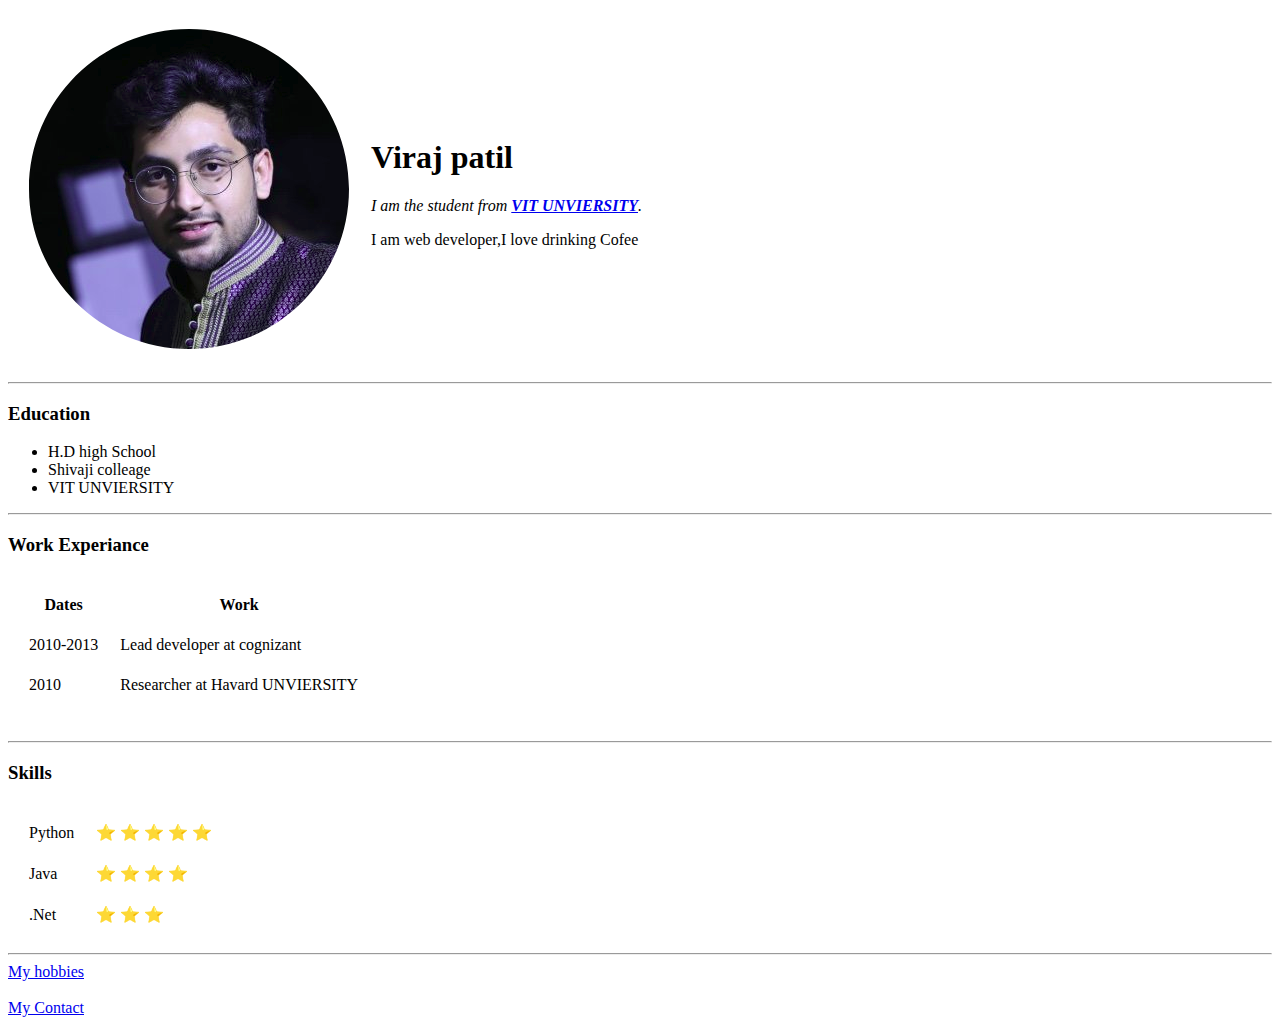
==== index.html @ 1d4241dc "added intial cv website files" ====
<!DOCTYPE html>
<html lang="en" dir="ltr">

<head>
  <meta charset="utf-8">
  <title>Viraj website</title>
</head>

<body>
  <table cellspacing="20">
    <tr>
      <td><img src="images/viraj.png" alt="viraj profile pic"/>  </td>
      <td> <h1>Viraj patil</h1>
      <p> <em>I am the student from <strong><a href="https://vit.ac.in/"> VIT UNVIERSITY</a></strong>.</em></p>
      <p> I am web developer,I love drinking Cofee</p> </td>
    </tr>
  </table>

  <hr>
  <h3>Education</h3>
  <ul>
    <li>H.D high School</li>

    <li>Shivaji colleage</li>
    <li>
      VIT UNVIERSITY
    </li>
  </ul>
  <hr>
  <h3>Work Experiance</h3>
  <table cellspacing="20">
  <thead>
    <tr>
      <th>Dates</th>
      <th>Work</th>
    </tr>
  </thead>
  <tbody>
    <tr>
      <td>2010-2013</td>
      <td>Lead developer at cognizant</td>
    </tr>
    <tr>
      <td>2010</td>
      <td>Researcher at Havard UNVIERSITY</td>
    </tr>
  </tbody>
  </table>
<br />
<hr>
<h3>Skills</h3>
<table cellspacing="20">
  <tr>
    <td>Python </td>
    <td>⭐ ⭐ ⭐ ⭐ ⭐</td>
  </tr>
  <tr>
    <td>Java </td>
    <td>⭐ ⭐ ⭐ ⭐</td>
  </tr>
  <tr>
    <td>.Net </td>
    <td>⭐ ⭐ ⭐</td>
  </tr>
</table>
<hr>
<a href="hobbies.html"> My hobbies </a> <br /><br />
<a href="contact.html"> My Contact </a>



</body>
</html>
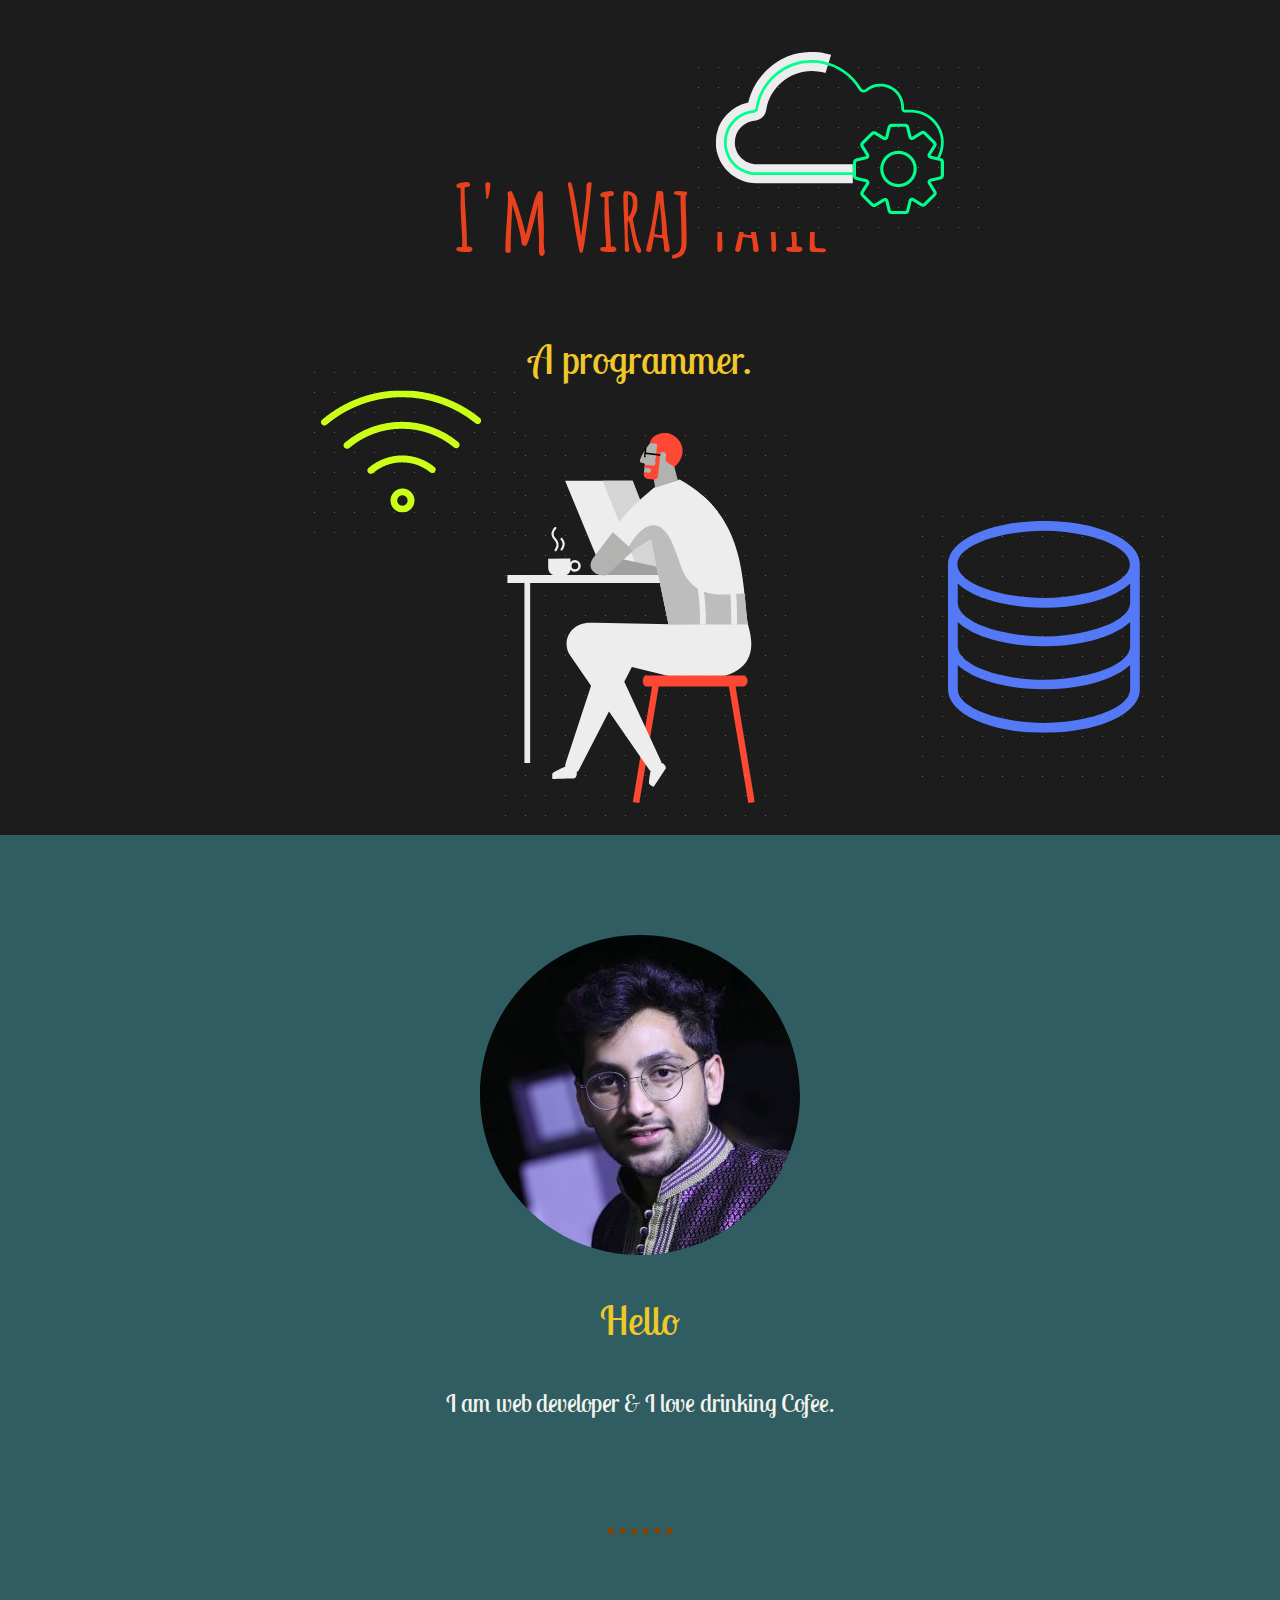
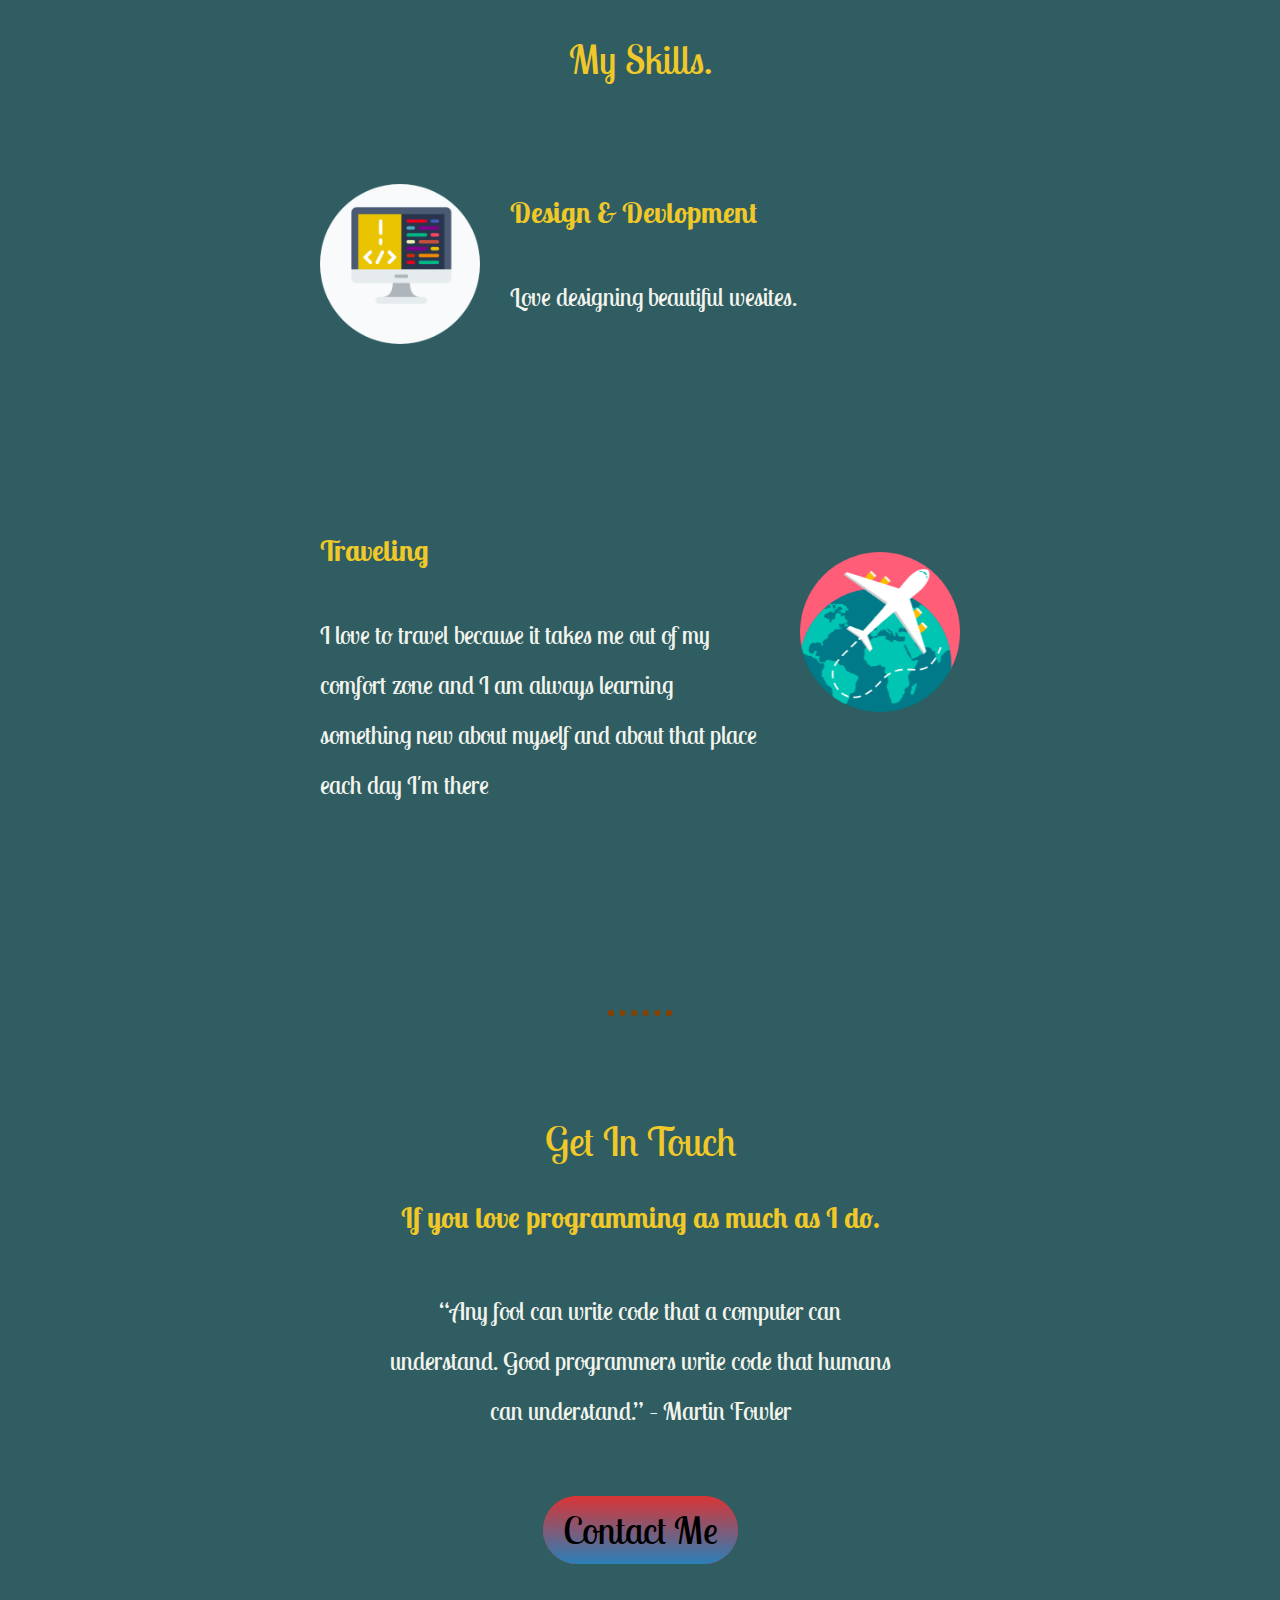
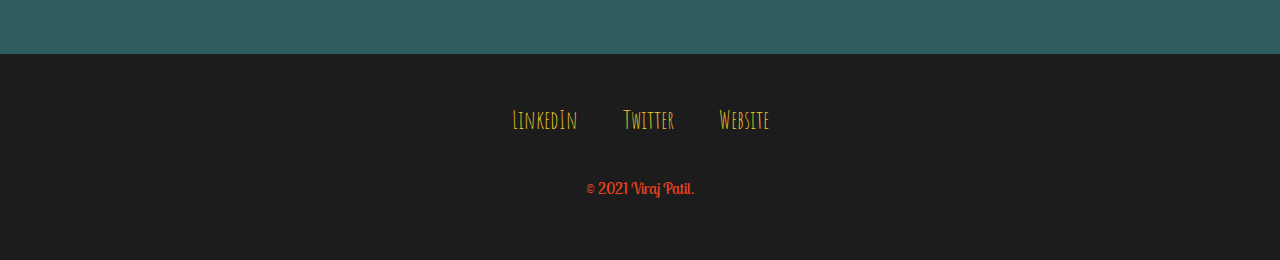
==== commit d79f21bb: "Add files via upload" ====
--- a/index.html
+++ b/index.html
@@ -1,73 +1,59 @@
 <!DOCTYPE html>
 <html lang="en" dir="ltr">
+  <head>
+    <meta charset="utf-8">
+    <title>Viraj Patil</title>
+    <link rel="stylesheet" href="css/styles.css">
+    <link rel="icon" href="viraj.png">
+    <link href="https://fonts.googleapis.com/css2?family=Lobster+Two:ital@1&display=swap" rel="stylesheet">
+    <link href="https://fonts.googleapis.com/css2?family=Amatic+SC:wght@700&display=swap" rel="stylesheet">
+  </head>
+  <body>
+    <div class="top-container">
+      <img class="top-cloud" src="images/cloud.png" alt="cloud-img">
+      <h1>I'm Viraj Patil</h1>
+      <h2>A programmer.</h2>
+      <img class="bottom-wifi" src="images/wifi.png" alt="wifi-img">
+      <img src="images/programmer.png" alt="programmer-img">
+      <img class="database" src="images/database.png" alt="database-img">
+    </div>
 
-<head>
-  <meta charset="utf-8">
-  <title>Viraj website</title>
-</head>
-
-<body>
-  <table cellspacing="20">
-    <tr>
-      <td><img src="images/viraj.png" alt="viraj profile pic"/>  </td>
-      <td> <h1>Viraj patil</h1>
-      <p> <em>I am the student from <strong><a href="https://vit.ac.in/"> VIT UNVIERSITY</a></strong>.</em></p>
-      <p> I am web developer,I love drinking Cofee</p> </td>
-    </tr>
-  </table>
-
-  <hr>
-  <h3>Education</h3>
-  <ul>
-    <li>H.D high School</li>
-
-    <li>Shivaji colleage</li>
-    <li>
-      VIT UNVIERSITY
-    </li>
-  </ul>
-  <hr>
-  <h3>Work Experiance</h3>
-  <table cellspacing="20">
-  <thead>
-    <tr>
-      <th>Dates</th>
-      <th>Work</th>
-    </tr>
-  </thead>
-  <tbody>
-    <tr>
-      <td>2010-2013</td>
-      <td>Lead developer at cognizant</td>
-    </tr>
-    <tr>
-      <td>2010</td>
-      <td>Researcher at Havard UNVIERSITY</td>
-    </tr>
-  </tbody>
-  </table>
-<br />
-<hr>
-<h3>Skills</h3>
-<table cellspacing="20">
-  <tr>
-    <td>Python </td>
-    <td>⭐ ⭐ ⭐ ⭐ ⭐</td>
-  </tr>
-  <tr>
-    <td>Java </td>
-    <td>⭐ ⭐ ⭐ ⭐</td>
-  </tr>
-  <tr>
-    <td>.Net </td>
-    <td>⭐ ⭐ ⭐</td>
-  </tr>
-</table>
-<hr>
-<a href="hobbies.html"> My hobbies </a> <br /><br />
-<a href="contact.html"> My Contact </a>
+    <div class="middle-container">
+      <div class="profile">
+        <img src="images/viraj.png" alt="viraj-img">
+        <h2>Hello </h2>
+        <p> I am web developer & I love drinking Cofee.</p>
+      </div>
+      <hr>
+      <div class="skills">
+        <h2>My Skills.</h2>
+        <div class="skill-row">
+          <img class="desktop" src="images/desktop.png" alt="desktop-img">
+          <h3>Design & Devlopment</h3>
+          <p>Love designing beautiful wesites.</p>
+        </div>
+        <div class="skill-row">
+          <img class="Travel" src="images/travel.png" alt="travel-img">
+          <h3>Traveling</h3>
+          <p>I love to travel because it takes me out of my comfort zone and I am always learning something new about myself and about that place each day I'm there</p>
+        </div>
+      </div>
+      <hr>
+      <div class="contact-me">
+        <h2>Get In Touch</h2>
+        <h3>If you love programming as much as I do.</h3>
+        <p class="message">“Any fool can write code that a computer can understand. Good programmers write code that humans can understand.” – Martin Fowler</p>
+        <a class="btn" href="mailto:virajspatil1998@email.com">Contact Me</a>
+      </div>
+    </div>
 
 
+    <div class="bottom-container">
+      <a class="footer-link" href="https://www.linkedin.com/">LinkedIn</a>
+      <a class="footer-link" href="https://twitter.com/">Twitter</a>
+      <a class="footer-link" href="https://www.appbrewery.co/">Website</a>
+      <p class="copyright">© 2021 Viraj Patil.</p>
+    </div>
 
-</body>
+  </body>
 </html>
--- a/css/styles.css
+++ b/css/styles.css
@@ -0,0 +1,145 @@
+body {
+  margin: 0;
+    background-color: #2f5d62;
+  text-align: center;
+  font-family: 'Lobster Two', cursive;
+  color: #f3f4ed;
+  font-size: 25px;
+
+}
+
+h1 {
+  color: #E7411E;
+  font-size: 5.625rem;
+  font-family: 'Amatic SC', cursive;
+  margin-top: 50px auto 0 auto;
+}
+
+h2 {
+color: #f0c929;
+  font-size: 2.5rem;
+  font-weight: normal;
+  font-family: 'Lobster Two', cursive;
+}
+
+h3 {
+  color: #f0c929;
+  font-family: 'Lobster Two', cursive;
+}
+p {
+  line-height: 2;
+}
+
+hr {
+
+  border: dotted #864000 6px;
+  border-bottom: none;
+  width: 4%;
+  margin: 100px auto;
+}
+
+.top-container {
+  background-color: #1C1C1C;
+  position: relative;
+  padding-top: 100px;
+}
+.middle-container {
+  background-color: #2f5d62;
+margin: 100px 0;
+}
+
+.bottom-container {
+background-color: #1C1C1C;
+padding: 50px 0 20px;
+}
+.skills {
+  margin-bottom: 100px;
+}
+
+.skill-row {
+  width: 50%;
+  margin: 100px auto 200px auto;
+  text-align: left;
+  line-height: 2;
+}
+
+.desktop {
+  width: 25%;
+  float: left;
+  margin-right: 30px;
+}
+
+.Travel{
+  width: 25%;
+  float: right;
+  margin-left: 40px;
+  margin-top: 30px;
+
+}
+
+.top-cloud {
+  position: absolute;
+  right: 300px;
+  top: 50px;
+}
+.bottom-wifi {
+  position: absolute;
+  left: 300px;
+  bottom: 300px;
+}
+
+.database {
+  position: absolute;
+  right: 100px;
+  bottom: 50px;
+}
+
+.message {
+  width: 40%;
+  margin: 50px auto 70px;
+}
+
+a {
+  color: #f0c929;
+  font-family: 'Amatic SC', cursive;
+  margin: 10px 20px;
+  text-decoration: none;
+}
+
+a:hover {
+  color:  #d93434;
+}
+
+.copyright {
+  color: #E7411E;
+  font-size: 1rem;
+  padding: 20px 0;
+}
+
+.btn {
+  background: #d93434;
+  background-image: -webkit-linear-gradient(top, #d93434, #2980b9);
+  background-image: -moz-linear-gradient(top, #d93434, #2980b9);
+  background-image: -ms-linear-gradient(top, #d93434, #2980b9);
+  background-image: -o-linear-gradient(top, #d93434, #2980b9);
+  background-image: linear-gradient(to bottom, #d93434, #2980b9);
+  -webkit-border-radius: 34;
+  -moz-border-radius: 34;
+  border-radius: 34px;
+  font-family: 'Lobster Two', cursive;
+  color: #000000;
+  font-size: 38px;
+  padding: 10px 20px 10px 20px;
+  text-decoration: none;
+  margin-top: 40px;
+}
+
+.btn:hover {
+  background: #d68d17;
+  background-image: -webkit-linear-gradient(top, #d68d17, #cb34d9);
+  background-image: -moz-linear-gradient(top, #d68d17, #cb34d9);
+  background-image: -ms-linear-gradient(top, #d68d17, #cb34d9);
+  background-image: -o-linear-gradient(top, #d68d17, #cb34d9);
+  background-image: linear-gradient(to bottom, #d68d17, #cb34d9);
+  text-decoration: none;
+}
